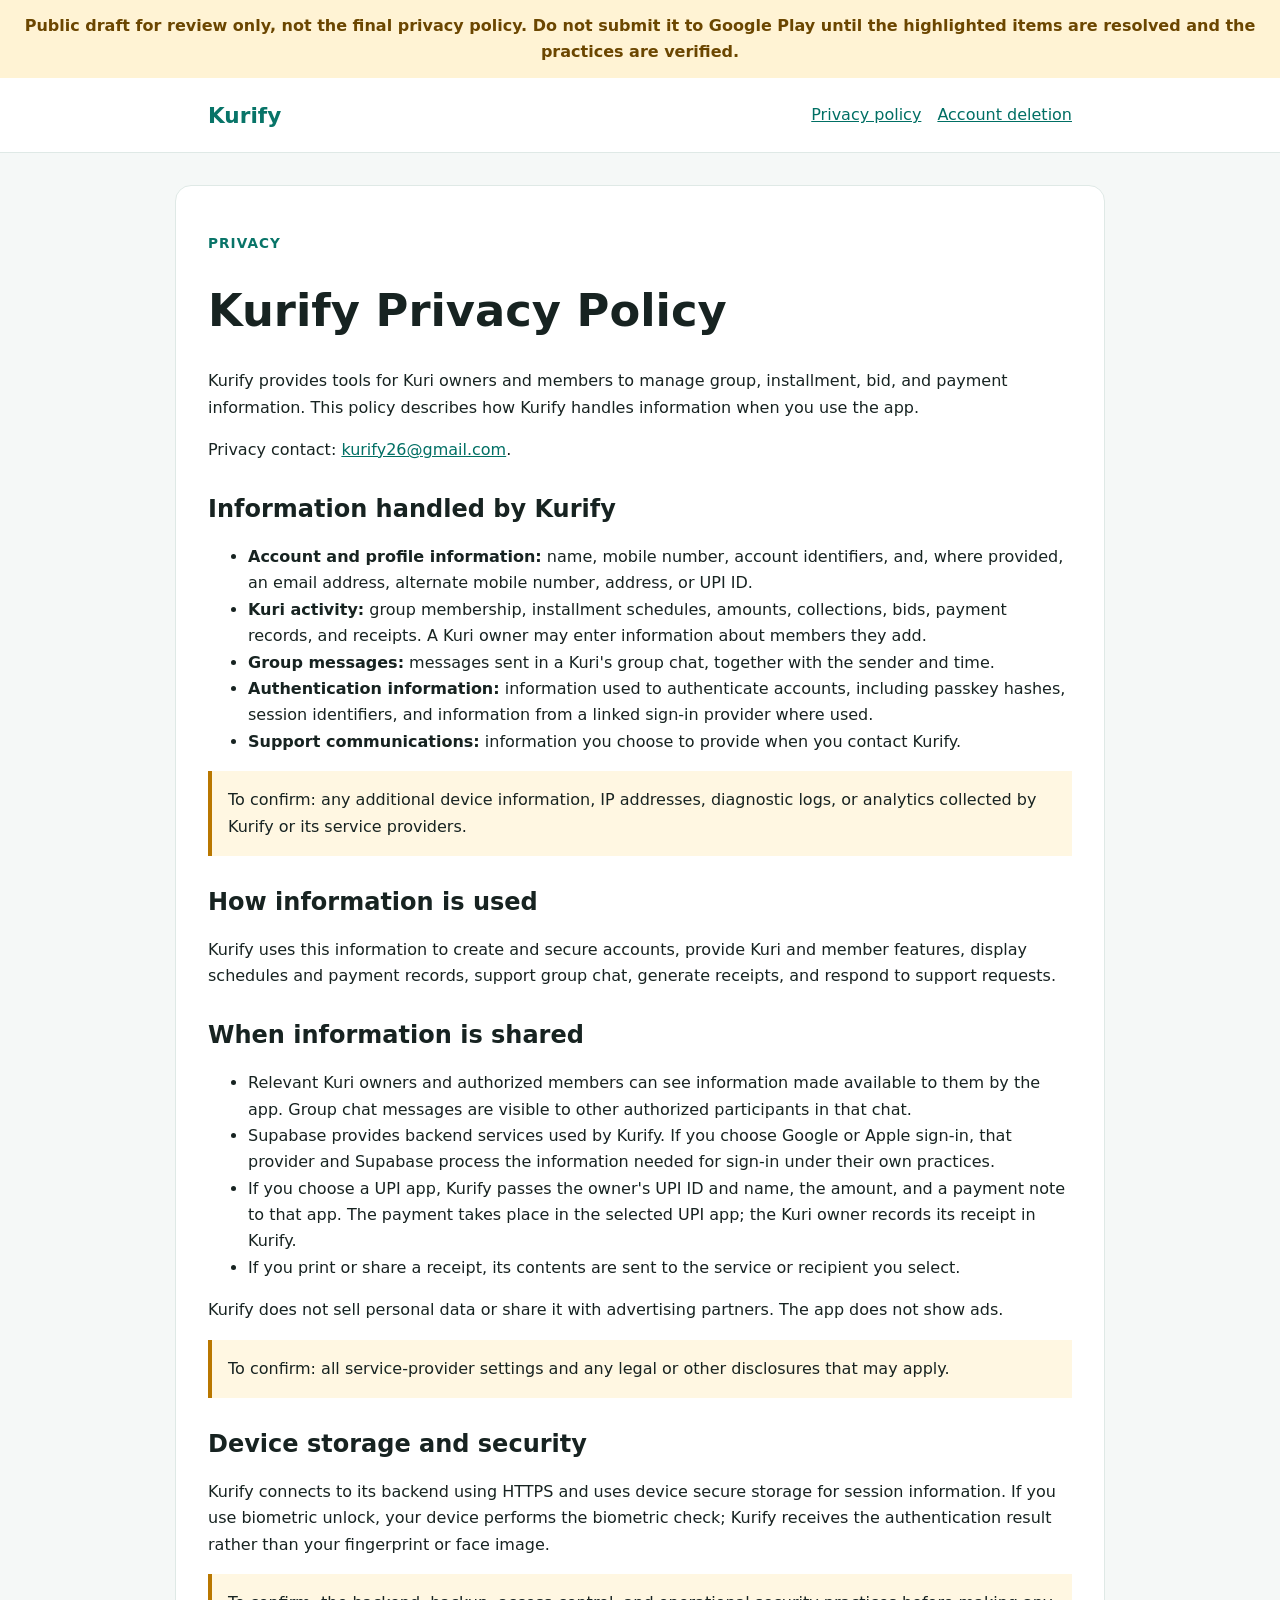
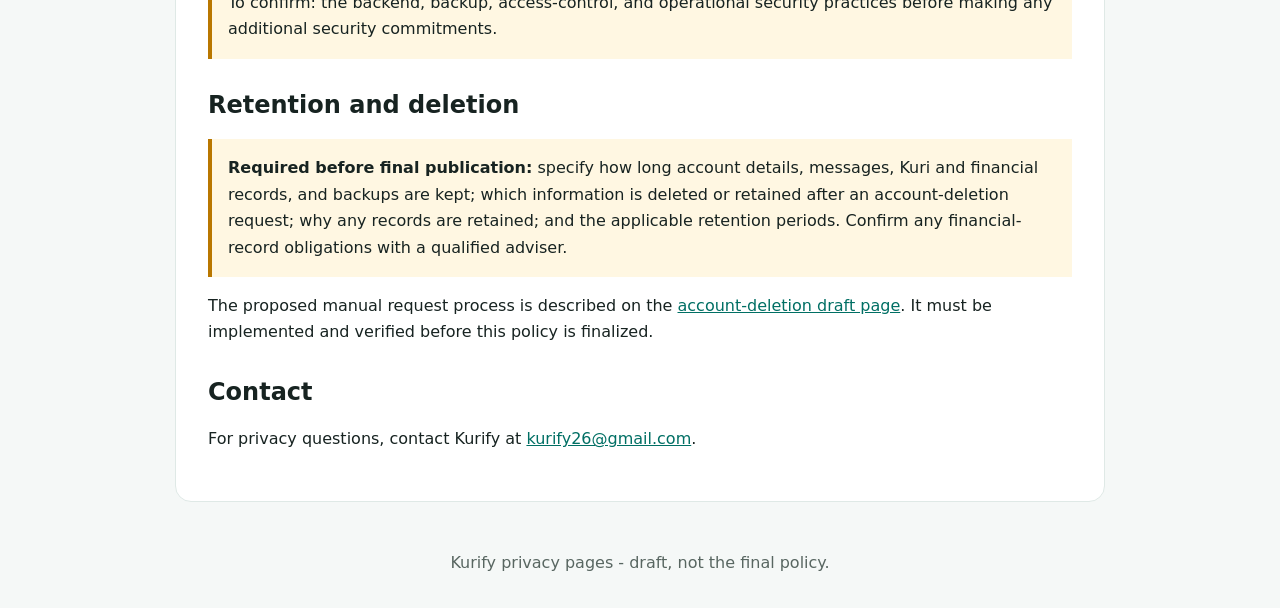
==== index.html @ bcddaca8 "Add draft privacy and account deletion pages Co-authored-by: Copilot <223556219+Copilot@users.norepl" ====
<!doctype html>
<html lang="en">
  <head>
    <meta charset="utf-8">
    <meta name="viewport" content="width=device-width, initial-scale=1">
    <meta name="robots" content="noindex, nofollow">
    <title>Kurify Privacy Policy - Draft</title>
    <link rel="stylesheet" href="style.css">
  </head>
  <body>
    <div class="draft-banner" role="note">
      Public draft for review only, not the final privacy policy. Do not submit
      it to Google Play until the highlighted items are resolved and the
      practices are verified.
    </div>
    <header class="site-header">
      <a class="brand" href="index.html">Kurify</a>
      <nav aria-label="Privacy pages">
        <a aria-current="page" href="index.html">Privacy policy</a>
        <a href="delete-account.html">Account deletion</a>
      </nav>
    </header>
    <main>
      <p class="eyebrow">Privacy</p>
      <h1>Kurify Privacy Policy</h1>
      <p>
        Kurify provides tools for Kuri owners and members to manage group,
        installment, bid, and payment information. This policy describes how
        Kurify handles information when you use the app.
      </p>
      <p>
        Privacy contact: <a href="mailto:kurify26@gmail.com">kurify26@gmail.com</a>.
      </p>

      <h2>Information handled by Kurify</h2>
      <ul>
        <li>
          <strong>Account and profile information:</strong> name, mobile number,
          account identifiers, and, where provided, an email address, alternate
          mobile number, address, or UPI ID.
        </li>
        <li>
          <strong>Kuri activity:</strong> group membership, installment
          schedules, amounts, collections, bids, payment records, and receipts.
          A Kuri owner may enter information about members they add.
        </li>
        <li>
          <strong>Group messages:</strong> messages sent in a Kuri's group chat,
          together with the sender and time.
        </li>
        <li>
          <strong>Authentication information:</strong> information used to
          authenticate accounts, including passkey hashes, session identifiers,
          and information from a linked sign-in provider where used.
        </li>
        <li>
          <strong>Support communications:</strong> information you choose to
          provide when you contact Kurify.
        </li>
      </ul>
      <p class="todo">
        To confirm: any additional device information, IP addresses, diagnostic
        logs, or analytics collected by Kurify or its service providers.
      </p>

      <h2>How information is used</h2>
      <p>
        Kurify uses this information to create and secure accounts, provide
        Kuri and member features, display schedules and payment records,
        support group chat, generate receipts, and respond to support requests.
      </p>

      <h2>When information is shared</h2>
      <ul>
        <li>
          Relevant Kuri owners and authorized members can see information made
          available to them by the app. Group chat messages are visible to
          other authorized participants in that chat.
        </li>
        <li>
          Supabase provides backend services used by Kurify. If you choose
          Google or Apple sign-in, that provider and Supabase process the
          information needed for sign-in under their own practices.
        </li>
        <li>
          If you choose a UPI app, Kurify passes the owner's UPI ID and name,
          the amount, and a payment note to that app. The payment takes place
          in the selected UPI app; the Kuri owner records its receipt in
          Kurify.
        </li>
        <li>
          If you print or share a receipt, its contents are sent to the
          service or recipient you select.
        </li>
      </ul>
      <p>
        Kurify does not sell personal data or share it with advertising
        partners. The app does not show ads.
      </p>
      <p class="todo">
        To confirm: all service-provider settings and any legal or other
        disclosures that may apply.
      </p>

      <h2>Device storage and security</h2>
      <p>
        Kurify connects to its backend using HTTPS and uses device secure
        storage for session information. If you use biometric unlock, your
        device performs the biometric check; Kurify receives the authentication
        result rather than your fingerprint or face image.
      </p>
      <p class="todo">
        To confirm: the backend, backup, access-control, and operational
        security practices before making any additional security commitments.
      </p>

      <h2>Retention and deletion</h2>
      <div class="todo">
        <strong>Required before final publication:</strong> specify how long account
        details, messages, Kuri and financial records, and backups are kept;
        which information is deleted or retained after an account-deletion
        request; why any records are retained; and the applicable retention
        periods. Confirm any financial-record obligations with a qualified
        adviser.
      </div>
      <p>
        The proposed manual request process is described on the
        <a href="delete-account.html">account-deletion draft page</a>. It must
        be implemented and verified before this policy is finalized.
      </p>

      <h2>Contact</h2>
      <p>
        For privacy questions, contact Kurify at
        <a href="mailto:kurify26@gmail.com">kurify26@gmail.com</a>.
      </p>
    </main>
    <footer>Kurify privacy pages - draft, not the final policy.</footer>
  </body>
</html>
---- style.css ----
:root {
  color-scheme: light;
  font-family: system-ui, -apple-system, BlinkMacSystemFont, "Segoe UI", sans-serif;
  color: #172321;
  background: #f5f8f7;
  line-height: 1.65;
}

body {
  margin: 0;
}

.draft-banner {
  padding: 0.8rem 1.5rem;
  background: #fff3d4;
  color: #6b4600;
  font-weight: 700;
  text-align: center;
}

.site-header {
  display: flex;
  flex-wrap: wrap;
  align-items: center;
  justify-content: space-between;
  gap: 1rem;
  padding: 1.2rem max(1.5rem, calc((100% - 54rem) / 2));
  background: #fff;
  border-bottom: 1px solid #dfe9e6;
}

.brand {
  color: #087468;
  font-size: 1.35rem;
  font-weight: 800;
  text-decoration: none;
}

nav {
  display: flex;
  flex-wrap: wrap;
  gap: 1rem;
}

main {
  max-width: 54rem;
  margin: 2rem auto;
  padding: 2rem;
  background: #fff;
  border: 1px solid #dfe9e6;
  border-radius: 1rem;
}

h1,
h2 {
  line-height: 1.2;
}

h1 {
  font-size: clamp(2rem, 5vw, 2.8rem);
}

h2 {
  margin-top: 2rem;
}

a {
  color: #006f64;
}

.eyebrow {
  color: #087468;
  font-size: 0.85rem;
  font-weight: 800;
  letter-spacing: 0.08em;
  text-transform: uppercase;
}

.todo {
  padding: 1rem;
  background: #fff7e2;
  border-left: 4px solid #b97700;
}

footer {
  padding: 1rem 1.5rem 2rem;
  color: #586661;
  text-align: center;
}

@media (max-width: 40rem) {
  main {
    margin: 1rem;
    padding: 1.25rem;
  }
}
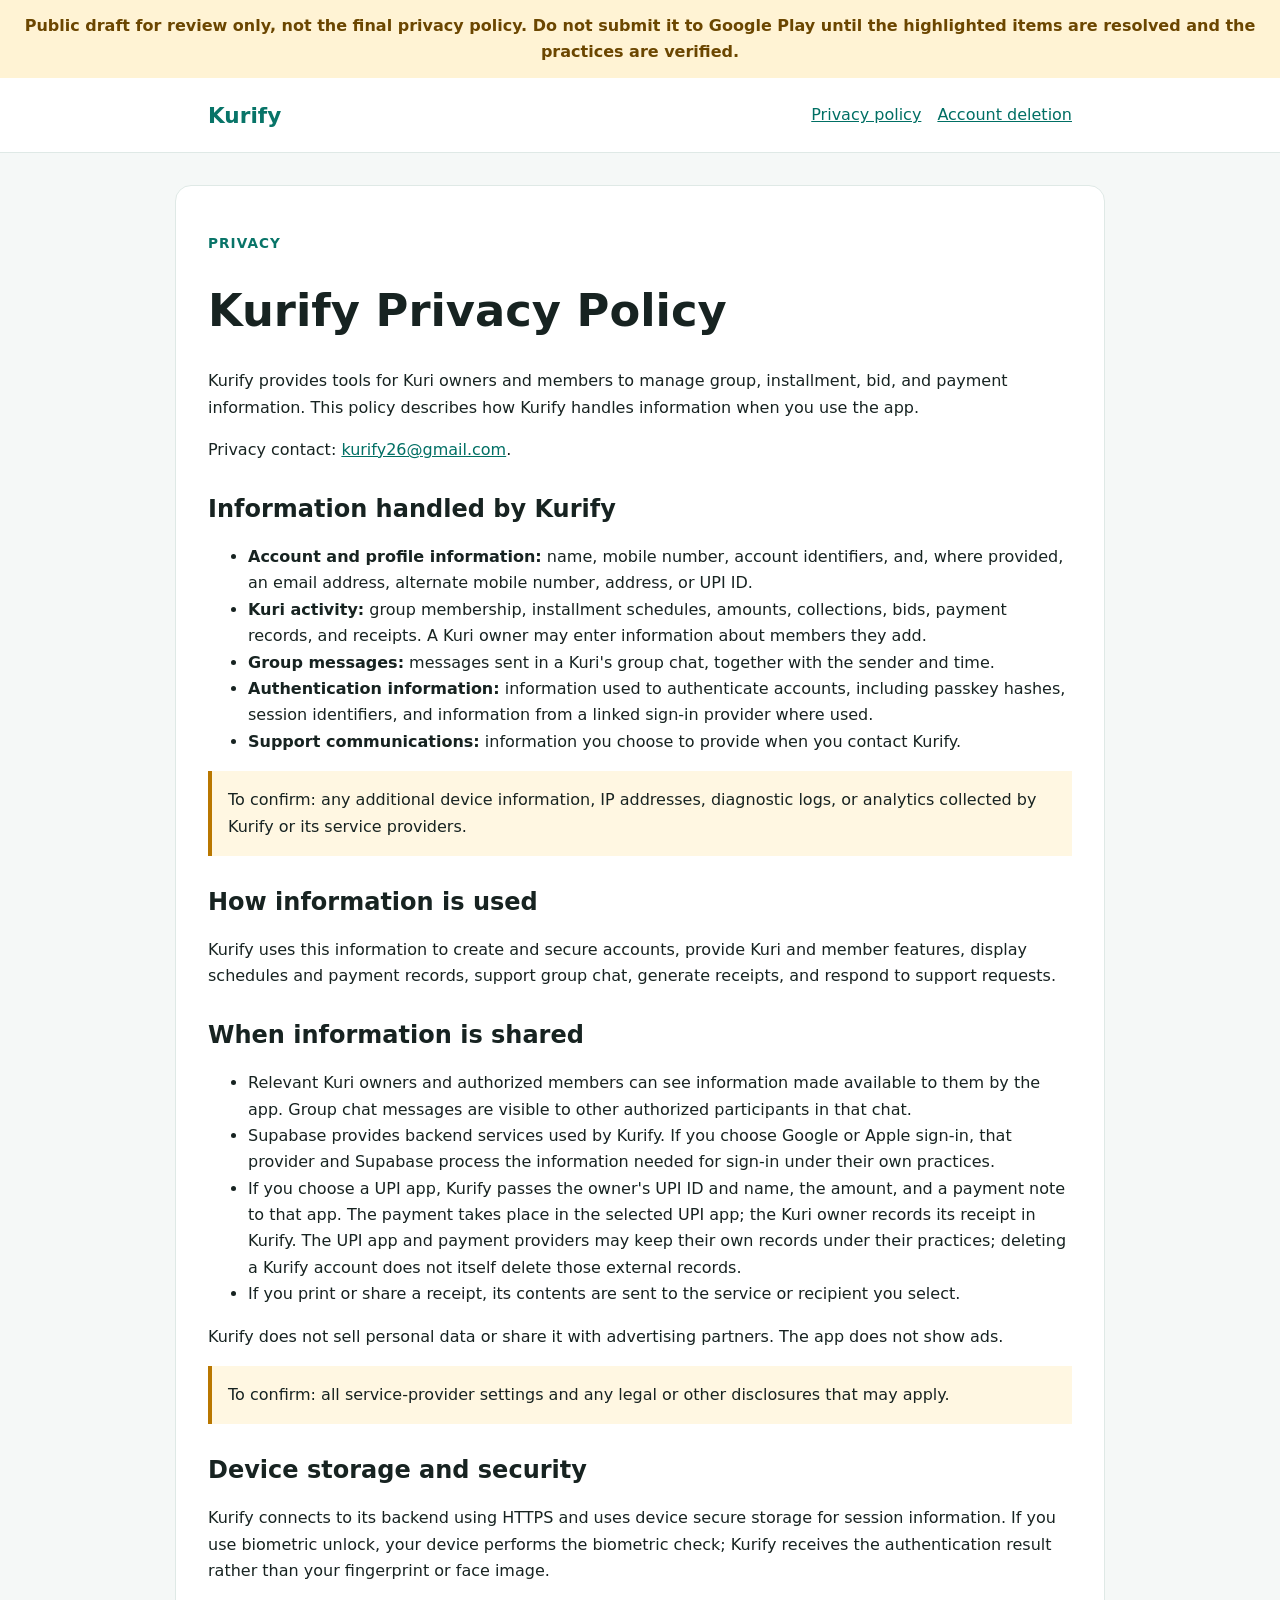
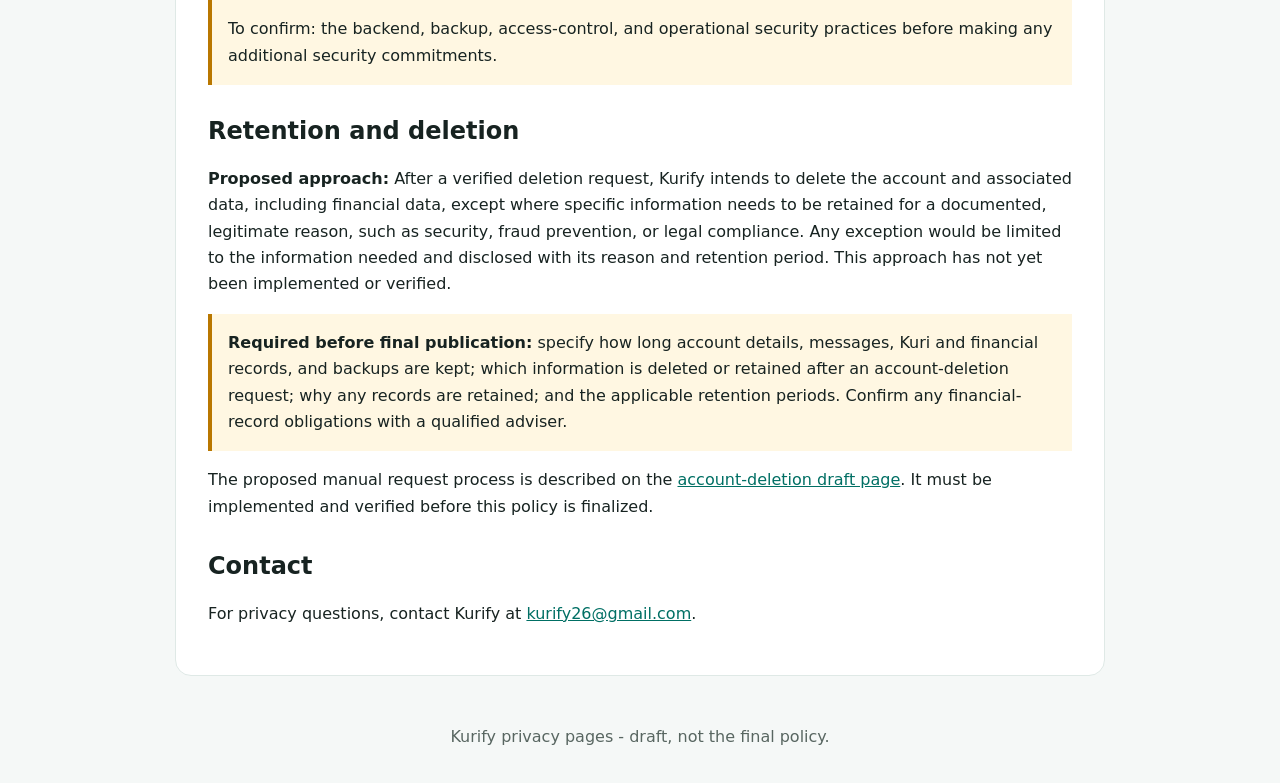
==== commit af228dac: "Describe proposed account deletion approach Co-authored-by: Copilot <223556219+Copilot@users.noreply" ====
--- a/index.html
+++ b/index.html
@@ -86,7 +86,9 @@
           If you choose a UPI app, Kurify passes the owner's UPI ID and name,
           the amount, and a payment note to that app. The payment takes place
           in the selected UPI app; the Kuri owner records its receipt in
-          Kurify.
+          Kurify. The UPI app and payment providers may keep their own records
+          under their practices; deleting a Kurify account does not itself
+          delete those external records.
         </li>
         <li>
           If you print or share a receipt, its contents are sent to the
@@ -115,6 +117,15 @@
       </p>
 
       <h2>Retention and deletion</h2>
+      <p>
+        <strong>Proposed approach:</strong> After a verified deletion request,
+        Kurify intends to delete the account and associated data, including
+        financial data, except where specific information needs to be retained
+        for a documented, legitimate reason, such as security, fraud prevention,
+        or legal compliance. Any exception would be limited to the information
+        needed and disclosed with its reason and retention period. This approach
+        has not yet been implemented or verified.
+      </p>
       <div class="todo">
         <strong>Required before final publication:</strong> specify how long account
         details, messages, Kuri and financial records, and backups are kept;
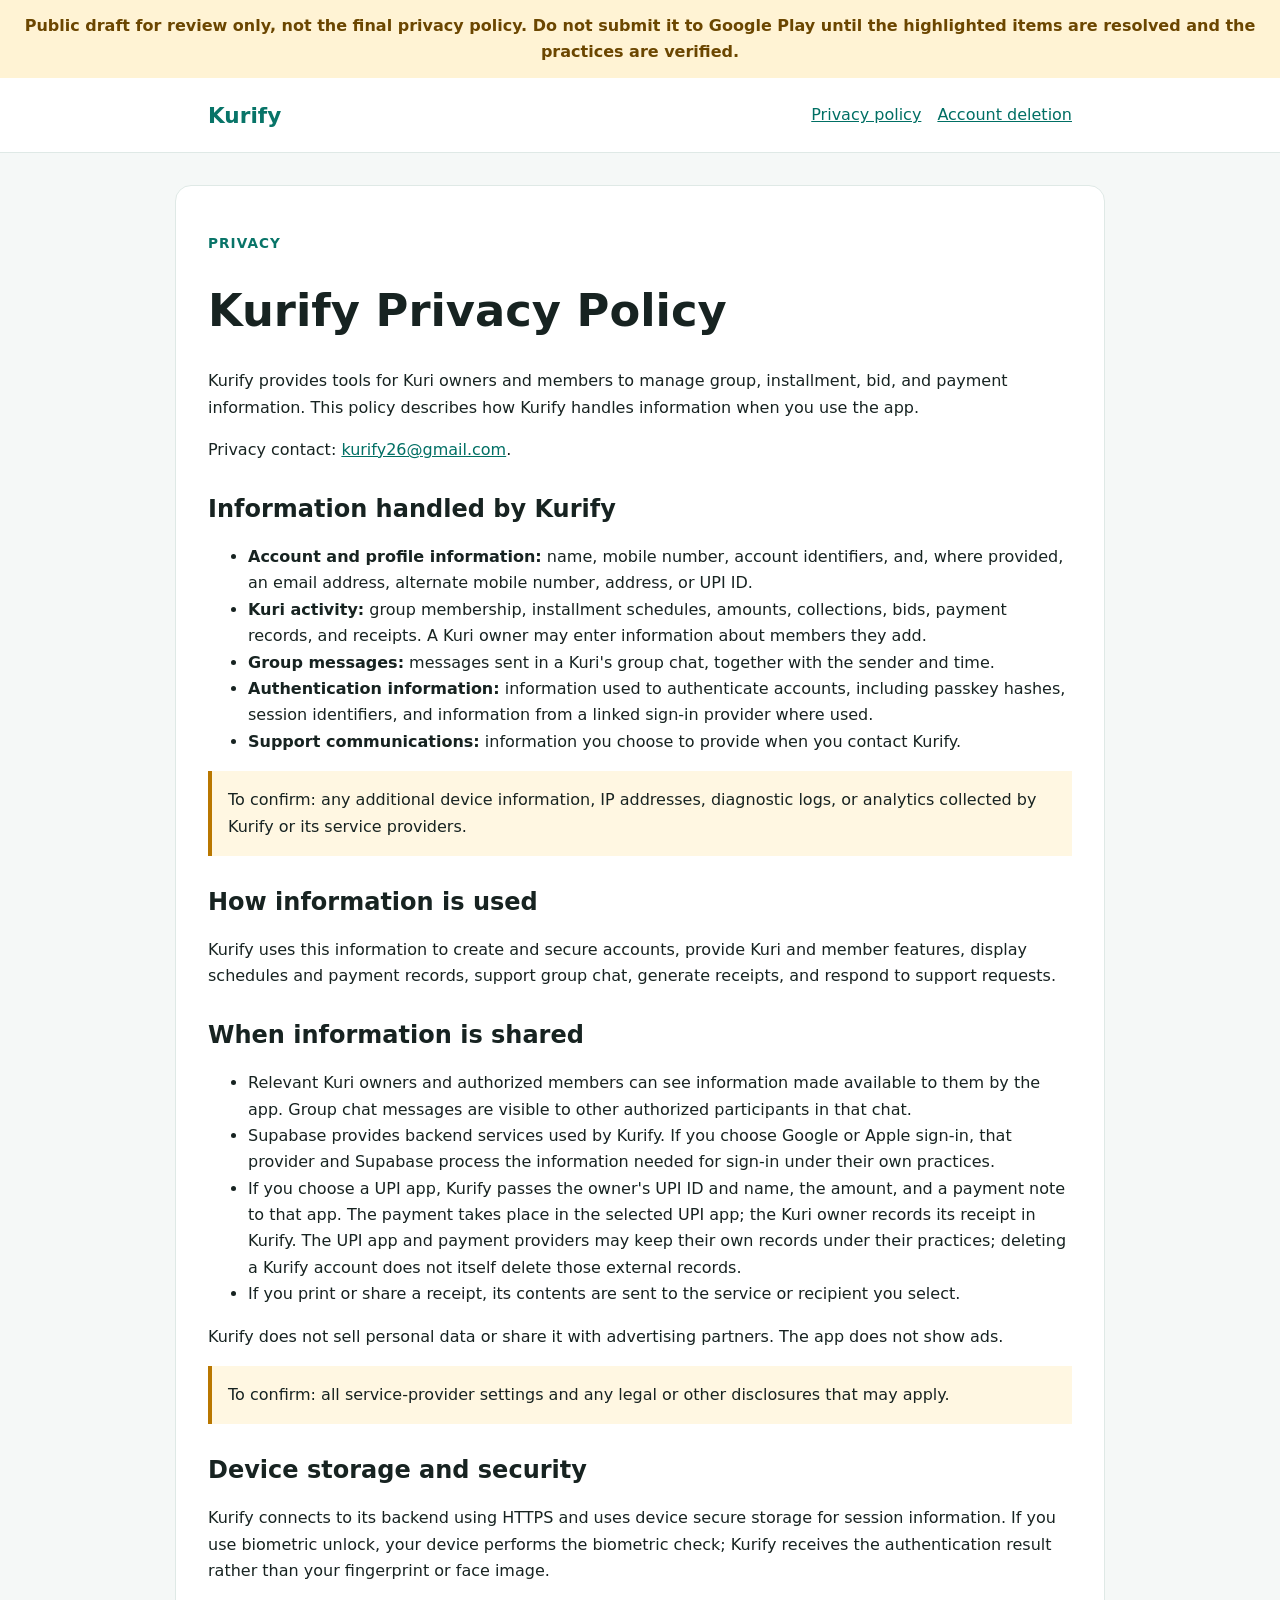
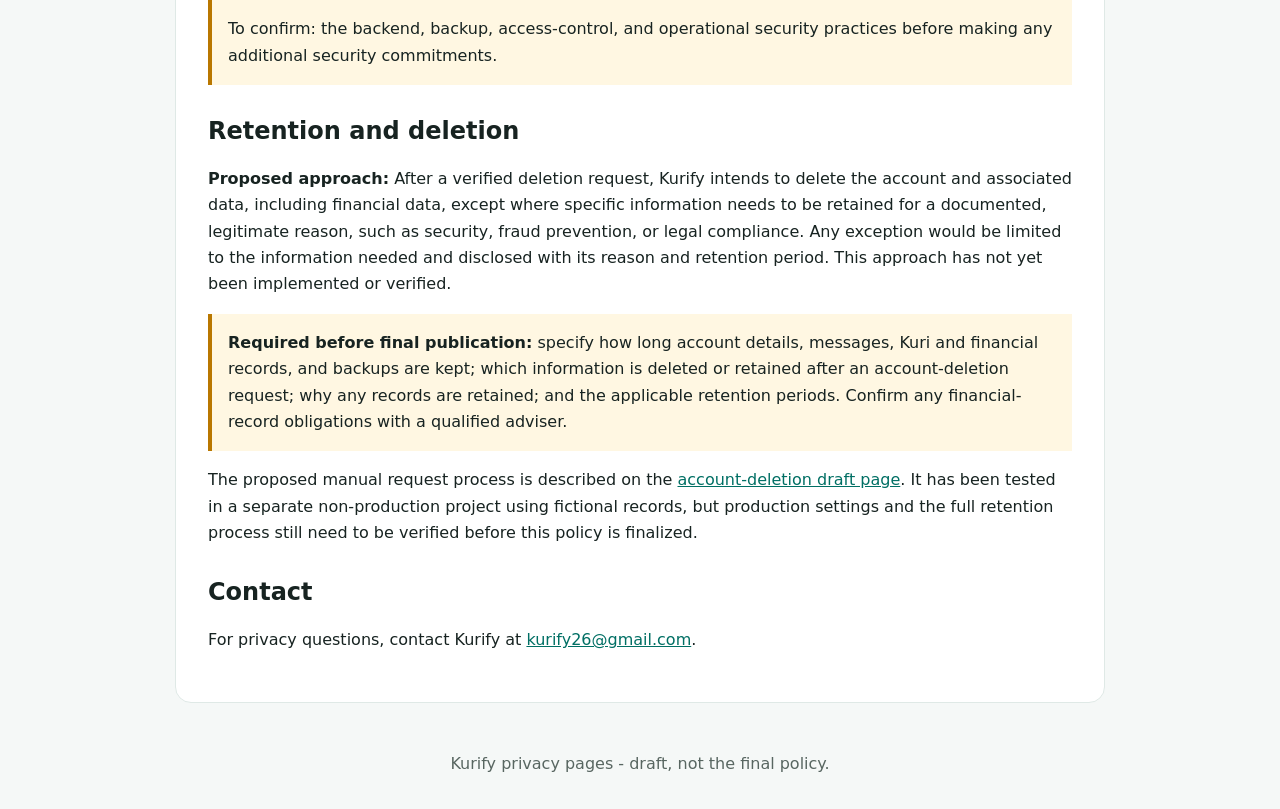
==== commit 3b4ea243: "Update account deletion draft with test status Co-authored-by: Copilot <223556219+Copilot@users.nore" ====
--- a/index.html
+++ b/index.html
@@ -136,8 +136,10 @@
       </div>
       <p>
         The proposed manual request process is described on the
-        <a href="delete-account.html">account-deletion draft page</a>. It must
-        be implemented and verified before this policy is finalized.
+        <a href="delete-account.html">account-deletion draft page</a>. It has
+        been tested in a separate non-production project using fictional
+        records, but production settings and the full retention process still
+        need to be verified before this policy is finalized.
       </p>
 
       <h2>Contact</h2>
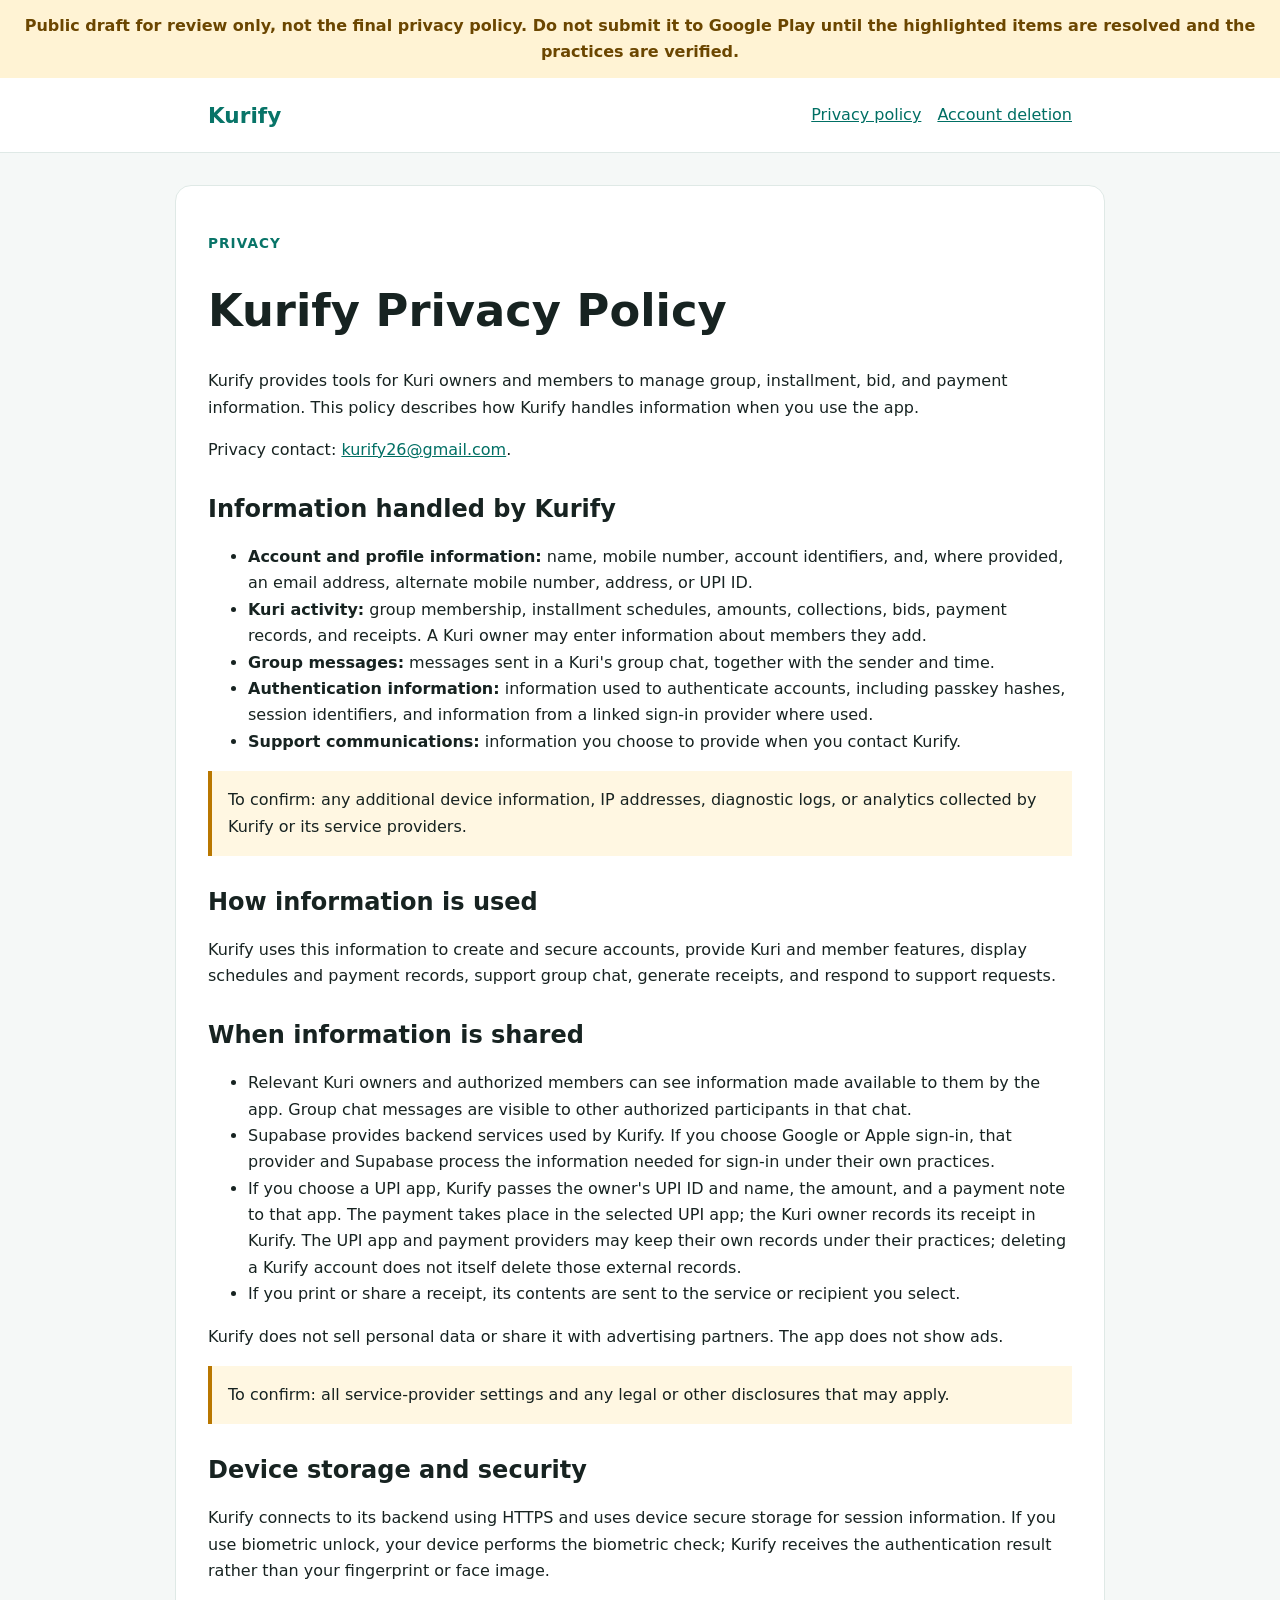
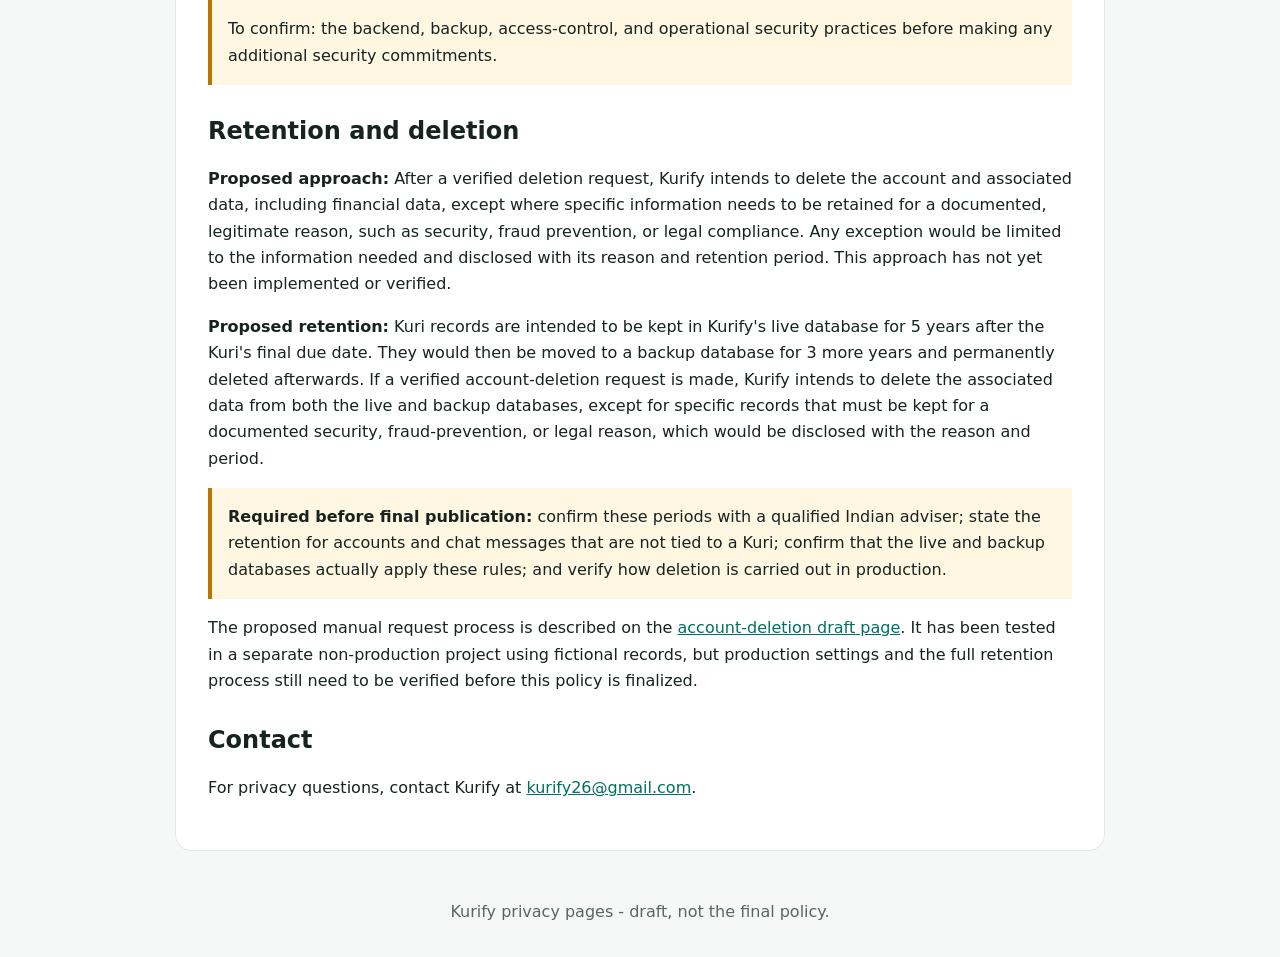
==== commit 678b5519: "Describe proposed retention periods Co-authored-by: Copilot <223556219+Copilot@users.noreply.github." ====
--- a/index.html
+++ b/index.html
@@ -126,13 +126,22 @@
         needed and disclosed with its reason and retention period. This approach
         has not yet been implemented or verified.
       </p>
+      <p>
+        <strong>Proposed retention:</strong> Kuri records are intended to be
+        kept in Kurify's live database for 5 years after the Kuri's final due
+        date. They would then be moved to a backup database for 3 more years
+        and permanently deleted afterwards. If a verified account-deletion
+        request is made, Kurify intends to delete the associated data from both
+        the live and backup databases, except for specific records that must be
+        kept for a documented security, fraud-prevention, or legal reason,
+        which would be disclosed with the reason and period.
+      </p>
       <div class="todo">
-        <strong>Required before final publication:</strong> specify how long account
-        details, messages, Kuri and financial records, and backups are kept;
-        which information is deleted or retained after an account-deletion
-        request; why any records are retained; and the applicable retention
-        periods. Confirm any financial-record obligations with a qualified
-        adviser.
+        <strong>Required before final publication:</strong> confirm these
+        periods with a qualified Indian adviser; state the retention for
+        accounts and chat messages that are not tied to a Kuri; confirm that
+        the live and backup databases actually apply these rules; and verify
+        how deletion is carried out in production.
       </div>
       <p>
         The proposed manual request process is described on the
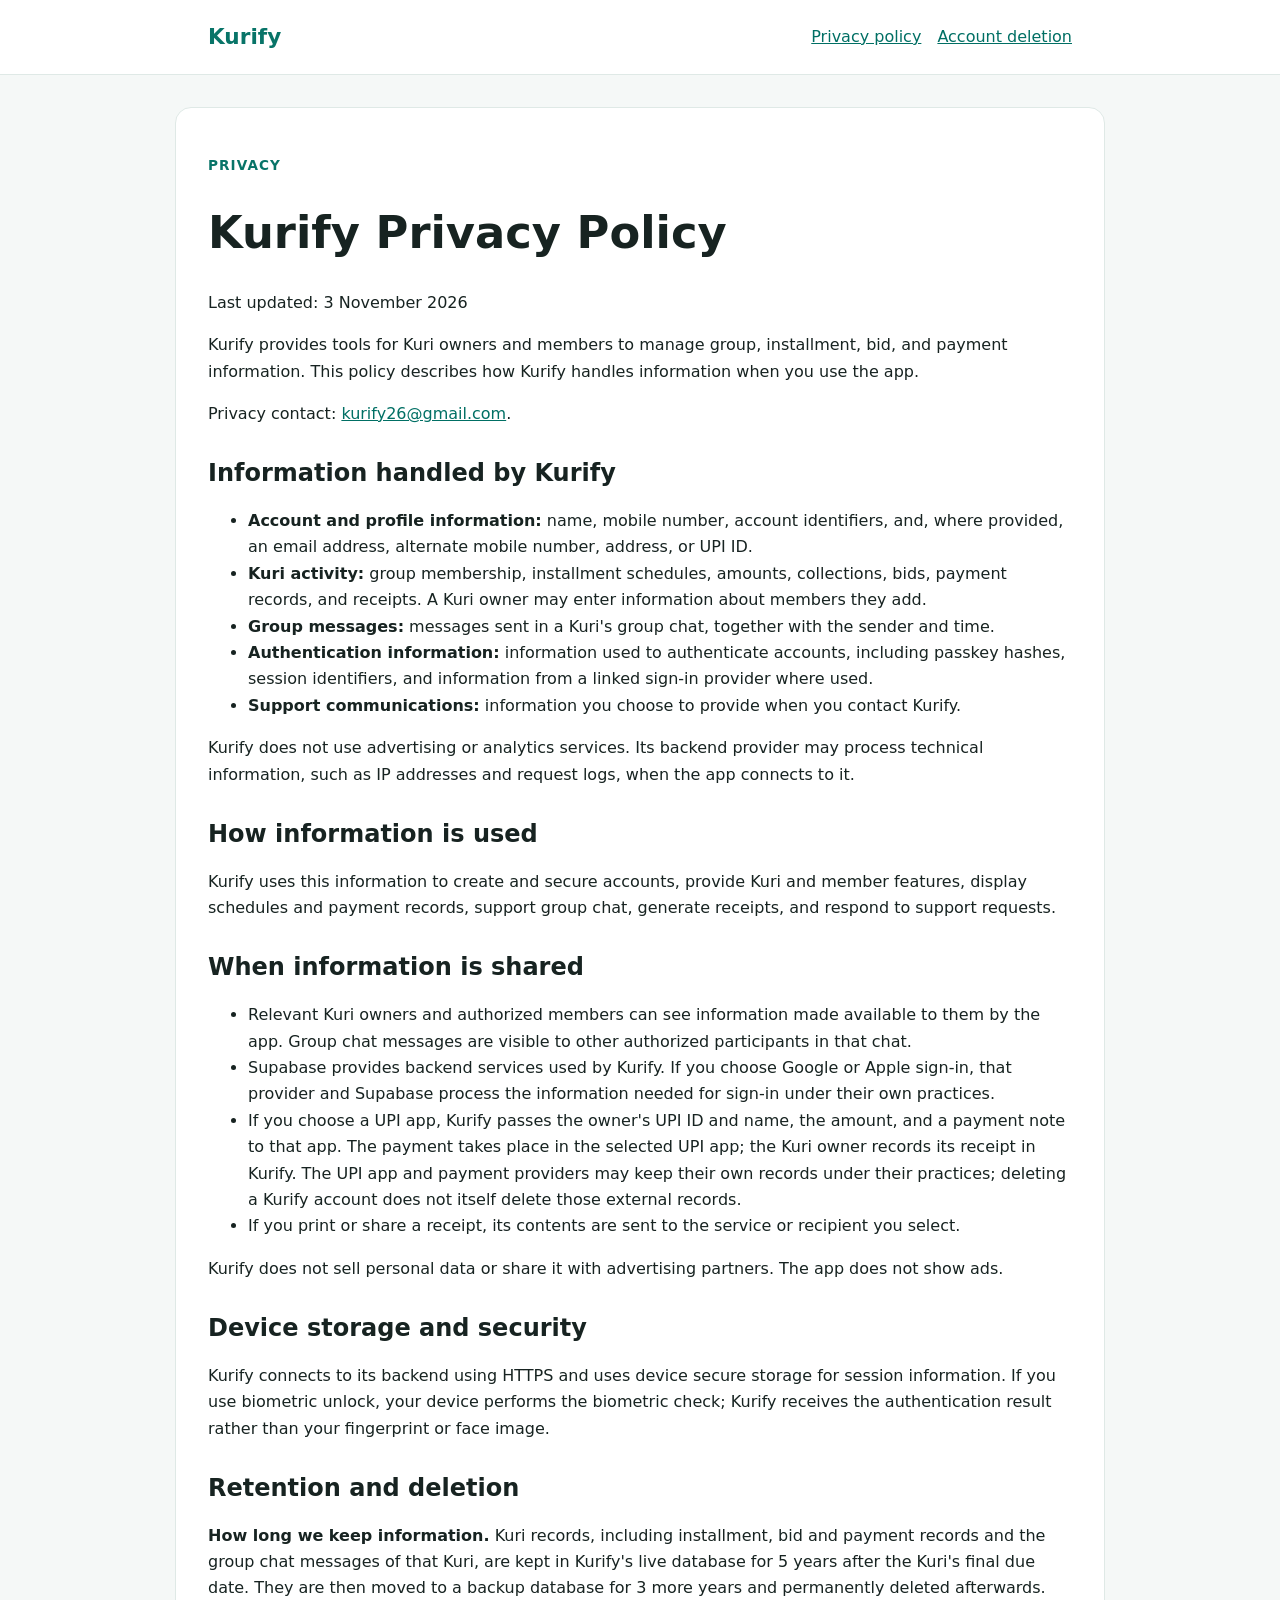
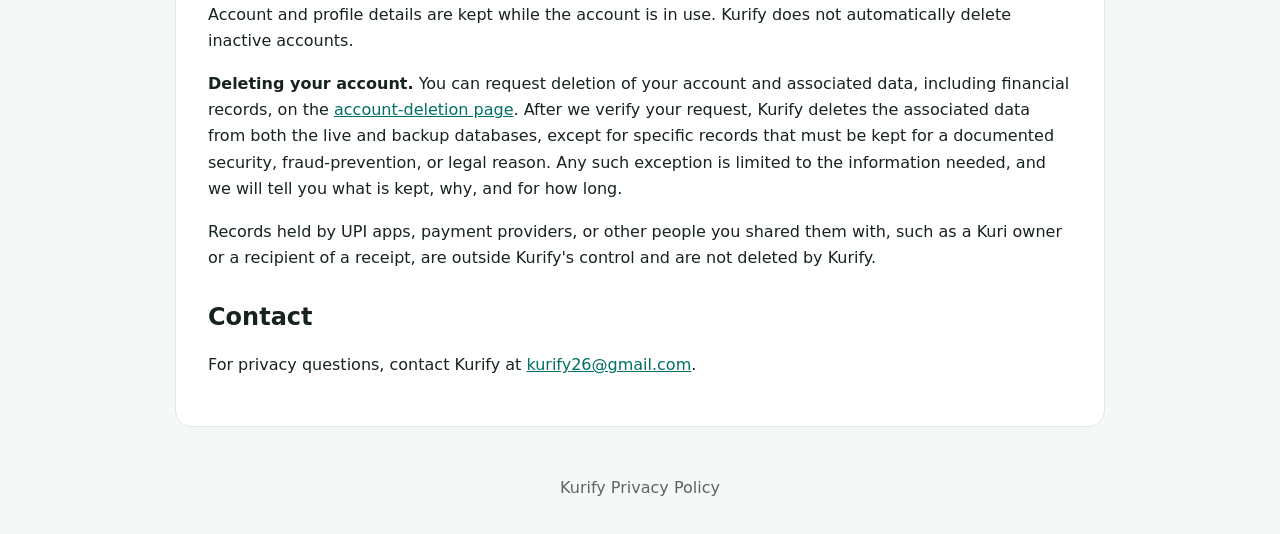
==== commit 502f3fbe: "Finalize privacy policy and account deletion pages Co-authored-by: Copilot <223556219+Copilot@users." ====
--- a/index.html
+++ b/index.html
@@ -3,16 +3,10 @@
   <head>
     <meta charset="utf-8">
     <meta name="viewport" content="width=device-width, initial-scale=1">
-    <meta name="robots" content="noindex, nofollow">
-    <title>Kurify Privacy Policy - Draft</title>
+    <title>Kurify Privacy Policy</title>
     <link rel="stylesheet" href="style.css">
   </head>
   <body>
-    <div class="draft-banner" role="note">
-      Public draft for review only, not the final privacy policy. Do not submit
-      it to Google Play until the highlighted items are resolved and the
-      practices are verified.
-    </div>
     <header class="site-header">
       <a class="brand" href="index.html">Kurify</a>
       <nav aria-label="Privacy pages">
@@ -23,6 +17,7 @@
     <main>
       <p class="eyebrow">Privacy</p>
       <h1>Kurify Privacy Policy</h1>
+      <p>Last updated: 3 November 2026</p>
       <p>
         Kurify provides tools for Kuri owners and members to manage group,
         installment, bid, and payment information. This policy describes how
@@ -58,9 +53,10 @@
           provide when you contact Kurify.
         </li>
       </ul>
-      <p class="todo">
-        To confirm: any additional device information, IP addresses, diagnostic
-        logs, or analytics collected by Kurify or its service providers.
+      <p>
+        Kurify does not use advertising or analytics services. Its backend
+        provider may process technical information, such as IP addresses and
+        request logs, when the app connects to it.
       </p>
 
       <h2>How information is used</h2>
@@ -99,10 +95,6 @@
         Kurify does not sell personal data or share it with advertising
         partners. The app does not show ads.
       </p>
-      <p class="todo">
-        To confirm: all service-provider settings and any legal or other
-        disclosures that may apply.
-      </p>
 
       <h2>Device storage and security</h2>
       <p>
@@ -111,44 +103,31 @@
         device performs the biometric check; Kurify receives the authentication
         result rather than your fingerprint or face image.
       </p>
-      <p class="todo">
-        To confirm: the backend, backup, access-control, and operational
-        security practices before making any additional security commitments.
-      </p>
 
-      <h2>Retention and deletion</h2>
+      <h2 id="retention-and-deletion">Retention and deletion</h2>
       <p>
-        <strong>Proposed approach:</strong> After a verified deletion request,
-        Kurify intends to delete the account and associated data, including
-        financial data, except where specific information needs to be retained
-        for a documented, legitimate reason, such as security, fraud prevention,
-        or legal compliance. Any exception would be limited to the information
-        needed and disclosed with its reason and retention period. This approach
-        has not yet been implemented or verified.
+        <strong>How long we keep information.</strong> Kuri records, including
+        installment, bid and payment records and the group chat messages of that
+        Kuri, are kept in Kurify's live database for 5 years after the Kuri's
+        final due date. They are then moved to a backup database for 3 more
+        years and permanently deleted afterwards. Account and profile details
+        are kept while the account is in use. Kurify does not automatically
+        delete inactive accounts.
       </p>
       <p>
-        <strong>Proposed retention:</strong> Kuri records are intended to be
-        kept in Kurify's live database for 5 years after the Kuri's final due
-        date. They would then be moved to a backup database for 3 more years
-        and permanently deleted afterwards. If a verified account-deletion
-        request is made, Kurify intends to delete the associated data from both
-        the live and backup databases, except for specific records that must be
-        kept for a documented security, fraud-prevention, or legal reason,
-        which would be disclosed with the reason and period.
+        <strong>Deleting your account.</strong> You can request deletion of your
+        account and associated data, including financial records, on the
+        <a href="delete-account.html">account-deletion page</a>. After we verify
+        your request, Kurify deletes the associated data from both the live and
+        backup databases, except for specific records that must be kept for a
+        documented security, fraud-prevention, or legal reason. Any such
+        exception is limited to the information needed, and we will tell you
+        what is kept, why, and for how long.
       </p>
-      <div class="todo">
-        <strong>Required before final publication:</strong> confirm these
-        periods with a qualified Indian adviser; state the retention for
-        accounts and chat messages that are not tied to a Kuri; confirm that
-        the live and backup databases actually apply these rules; and verify
-        how deletion is carried out in production.
-      </div>
       <p>
-        The proposed manual request process is described on the
-        <a href="delete-account.html">account-deletion draft page</a>. It has
-        been tested in a separate non-production project using fictional
-        records, but production settings and the full retention process still
-        need to be verified before this policy is finalized.
+        Records held by UPI apps, payment providers, or other people you shared
+        them with, such as a Kuri owner or a recipient of a receipt, are outside
+        Kurify's control and are not deleted by Kurify.
       </p>
 
       <h2>Contact</h2>
@@ -157,6 +136,6 @@
         <a href="mailto:kurify26@gmail.com">kurify26@gmail.com</a>.
       </p>
     </main>
-    <footer>Kurify privacy pages - draft, not the final policy.</footer>
+    <footer>Kurify Privacy Policy</footer>
   </body>
 </html>
